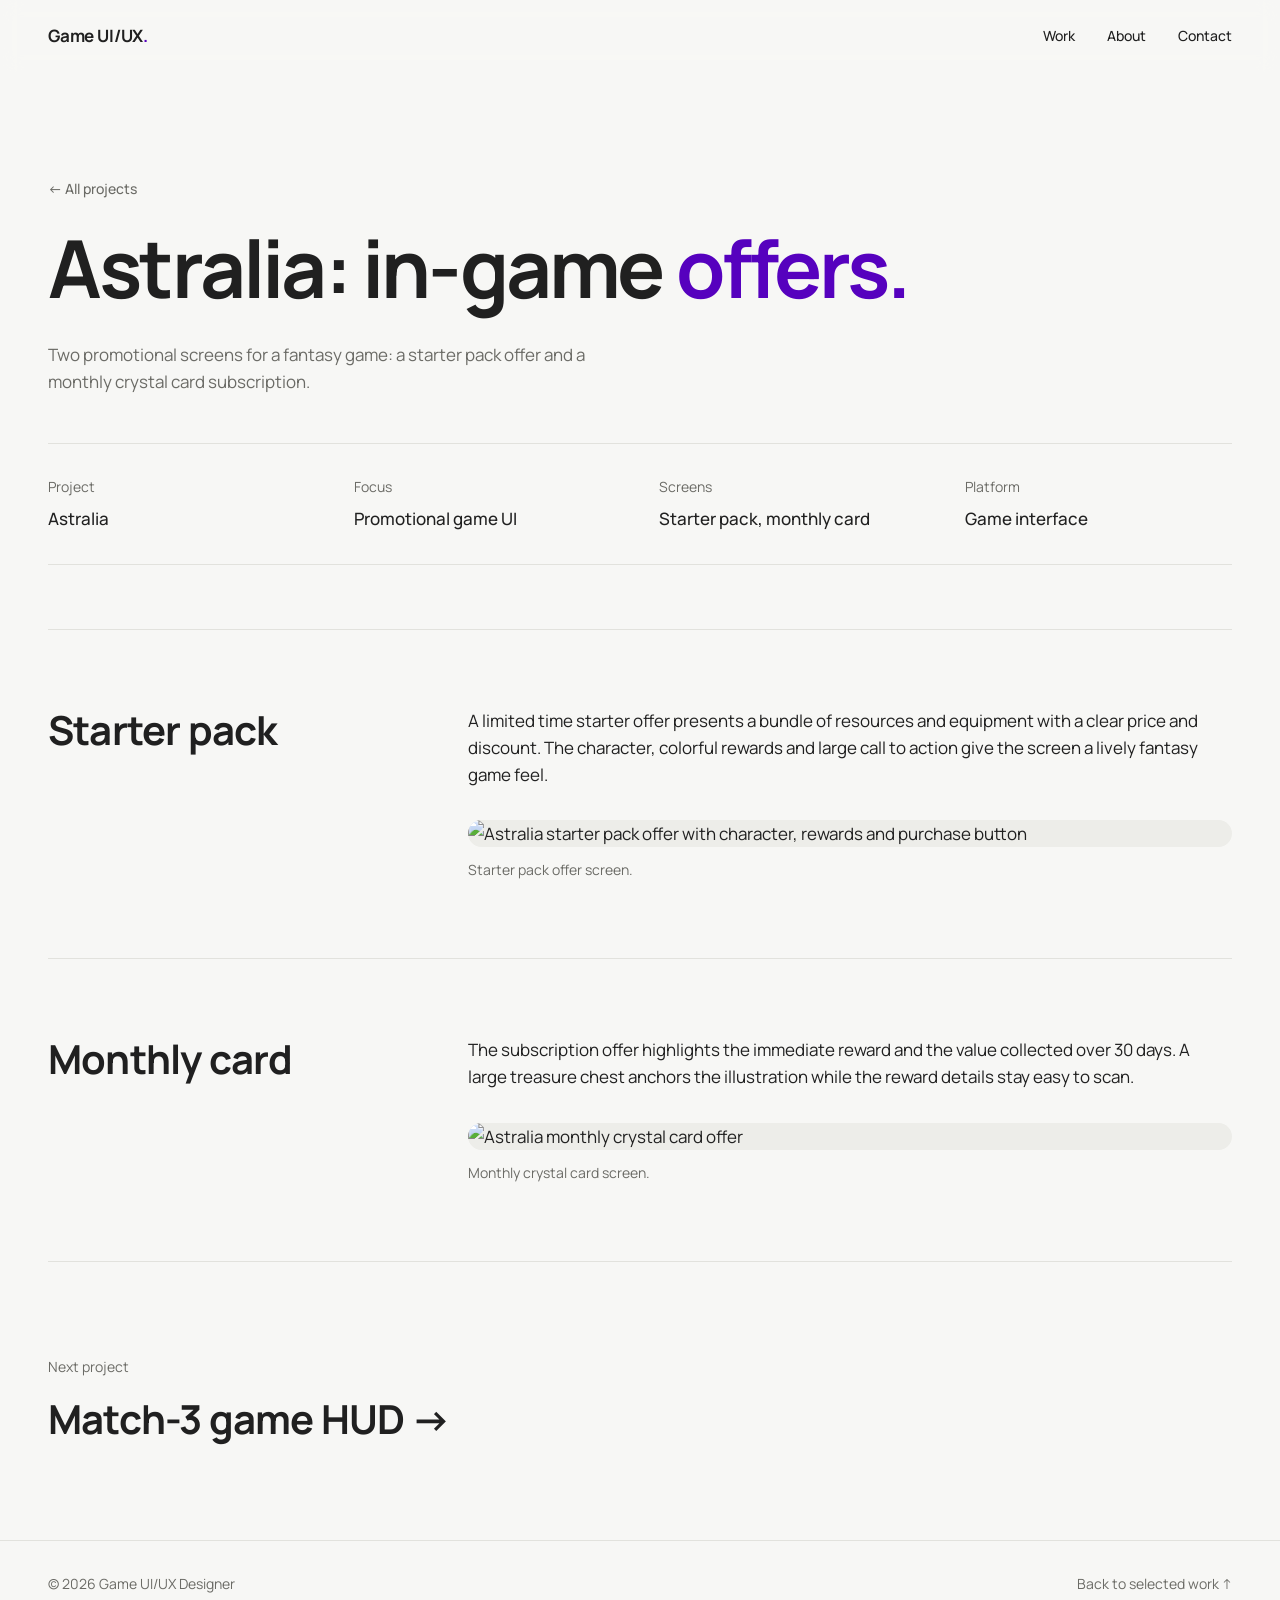
==== projects/astralia-offers.html @ 7f2b5e97 "Add project case pages" ====
<!doctype html>
<html lang="en"><head><meta charset="utf-8"><meta name="viewport" content="width=device-width,initial-scale=1"><meta name="theme-color" content="#f7f7f5"><title>Astralia — In-game Offers · Portfolio</title><link rel="preconnect" href="https://fonts.googleapis.com"><link rel="preconnect" href="https://fonts.gstatic.com" crossorigin><link href="https://fonts.googleapis.com/css2?family=Manrope:wght@400;500;600;700&display=swap" rel="stylesheet"><link rel="stylesheet" href="../style.css"></head>
<body><header class="header"><div class="container header__inner"><a class="logo" href="../">Game UI/UX<span>.</span></a><nav class="nav" aria-label="Main navigation"><a href="../#work">Work</a><a href="../#about">About</a><a class="nav__cta" href="../#contact">Contact</a></nav></div></header>
<main><div class="container"><section class="case-hero"><a class="back" href="../#work">← All projects</a><h1 class="hero__title">Astralia: in-game <em>offers.</em></h1><p class="hero__lead">Two promotional screens for a fantasy game: a starter pack offer and a monthly crystal card subscription.</p><div class="case-meta"><div><p class="fact__label">Project</p><p class="fact__value">Astralia</p></div><div><p class="fact__label">Focus</p><p class="fact__value">Promotional game UI</p></div><div><p class="fact__label">Screens</p><p class="fact__value">Starter pack, monthly card</p></div><div><p class="fact__label">Platform</p><p class="fact__value">Game interface</p></div></div></section>
<section class="case-block"><h2>Starter pack</h2><div><p>A limited time starter offer presents a bundle of resources and equipment with a clear price and discount. The character, colorful rewards and large call to action give the screen a lively fantasy game feel.</p><figure class="figure"><img src="../assets/projects/new-project/Astraliaoffers.png" alt="Astralia starter pack offer with character, rewards and purchase button"><figcaption>Starter pack offer screen.</figcaption></figure></div></section>
<section class="case-block"><h2>Monthly card</h2><div><p>The subscription offer highlights the immediate reward and the value collected over 30 days. A large treasure chest anchors the illustration while the reward details stay easy to scan.</p><figure class="figure"><img src="../assets/projects/new-project/Astraliaoffers2.png" alt="Astralia monthly crystal card offer"><figcaption>Monthly crystal card screen.</figcaption></figure></div></section>
<a class="next" href="match3-hud.html"><span>Next project</span><strong>Match-3 game HUD →</strong></a></div></main><footer class="footer"><div class="container footer__inner"><span>© 2026 Game UI/UX Designer</span><a href="../#work">Back to selected work ↑</a></div></footer></body></html>
---- style.css ----
/* ============================================================
   Portfolio — Game UX/UI Designer
   Шрифт: Manrope · Фон #F7F7F5 · Текст #202020 · Акцент #5601BE
   ============================================================ */

:root {
  /* Цвета */
  --bg: #F7F7F5;
  --text: #202020;
  --muted: #6B6B66;
  --line: #E2E2DD;
  --surface: #EDEDE9;
  --accent: #5601BE;

  /* Типографика (мобильный → десктоп) */
  --fs-hero: clamp(40px, 6.4vw, 80px);      /* 64–80 на десктопе */
  --fs-section: clamp(28px, 3.4vw, 40px);   /* 32–40 */
  --fs-project: clamp(22px, 2.2vw, 28px);   /* 24–28 */
  --fs-body: clamp(17px, 1.3vw, 18px);      /* 17–18 */
  --fs-caption: clamp(14px, 1vw, 15px);     /* 14–15 */

  /* Сетка */
  --max: 1280px;
  --pad: clamp(20px, 4vw, 48px);
  --gap: clamp(24px, 3vw, 40px);
  --radius: 14px;
}

*, *::before, *::after { box-sizing: border-box; }

html { scroll-behavior: smooth; }

body {
  margin: 0;
  background: var(--bg);
  color: var(--text);
  font-family: "Manrope", system-ui, -apple-system, "Segoe UI", sans-serif;
  font-size: var(--fs-body);
  line-height: 1.6;
  -webkit-font-smoothing: antialiased;
}

img { display: block; max-width: 100%; height: auto; }

a { color: inherit; text-decoration: none; }

::selection { background: var(--accent); color: #fff; }

:focus-visible { outline: 2px solid var(--accent); outline-offset: 3px; border-radius: 4px; }

.container { max-width: var(--max); margin: 0 auto; padding: 0 var(--pad); }

.skip {
  position: absolute; left: -9999px; top: 12px;
  background: var(--text); color: var(--bg); padding: 8px 14px; border-radius: 8px;
}
.skip:focus { left: 12px; z-index: 100; }

/* ---------- Header ---------- */
.header {
  position: sticky; top: 0; z-index: 10;
  background: color-mix(in srgb, var(--bg) 88%, transparent);
  backdrop-filter: blur(10px);
  -webkit-backdrop-filter: blur(10px);
}
.header__inner {
  display: flex; align-items: center; justify-content: space-between;
  height: 72px;
}
.logo { font-weight: 700; letter-spacing: -0.01em; }
.logo span { color: var(--accent); }
.nav { display: flex; gap: clamp(16px, 3vw, 32px); font-size: var(--fs-caption); font-weight: 500; }
.nav a { position: relative; padding: 4px 0; }
.nav a::after {
  content: ""; position: absolute; left: 0; bottom: 0; height: 1.5px; width: 100%;
  background: var(--accent); transform: scaleX(0); transform-origin: left;
  transition: transform .25s ease;
}
.nav a:hover::after { transform: scaleX(1); }

/* ---------- Hero ---------- */
.hero { padding: clamp(64px, 12vw, 160px) 0 clamp(56px, 8vw, 112px); }
.eyebrow {
  display: inline-flex; align-items: center; gap: 10px;
  font-size: var(--fs-caption); font-weight: 500; color: var(--muted);
  margin: 0 0 24px;
}
.dot { width: 8px; height: 8px; border-radius: 50%; background: var(--accent); }
.hero__title {
  font-size: var(--fs-hero);
  line-height: 1.04;
  letter-spacing: -0.035em;
  font-weight: 700;
  margin: 0;
  max-width: 15ch;
}
.hero__title em { font-style: normal; color: var(--accent); }
.hero__lead { max-width: 56ch; color: var(--muted); margin: 32px 0 0; }
.hero__actions { display: flex; flex-wrap: wrap; gap: 12px; margin-top: 40px; }

.btn {
  display: inline-flex; align-items: center; gap: 8px;
  height: 48px; padding: 0 22px; border-radius: 999px;
  font-size: var(--fs-caption); font-weight: 600;
  border: 1.5px solid var(--text);
  transition: background .2s, color .2s, border-color .2s;
}
.btn--primary { background: var(--accent); border-color: var(--accent); color: #fff; }
.btn--primary:hover { background: var(--text); border-color: var(--text); }
.btn--ghost:hover { background: var(--text); color: var(--bg); }

/* ---------- Sections ---------- */
.section { padding: clamp(64px, 9vw, 128px) 0; border-top: 1px solid var(--line); }
.section__head {
  display: flex; align-items: baseline; justify-content: space-between; gap: 24px;
  margin-bottom: clamp(32px, 5vw, 64px);
}
.section__title {
  font-size: var(--fs-section);
  line-height: 1.15; letter-spacing: -0.02em; font-weight: 700; margin: 0;
}
.section__count { font-size: var(--fs-caption); color: var(--muted); }

/* ---------- Projects ---------- */
.projects {
  display: grid;
  grid-template-columns: repeat(2, 1fr);
  gap: clamp(48px, 6vw, 80px) var(--gap);
}
.project { display: block; }
.project__media {
  overflow: hidden; border-radius: var(--radius); background: var(--surface);
  aspect-ratio: 16 / 10;
}
.project__media img {
  width: 100%; height: 100%; object-fit: cover;
  transition: transform .6s cubic-bezier(.2, .7, .2, 1);
}
.project:hover .project__media img { transform: scale(1.03); }
.project__body { margin-top: 20px; }
.project__title {
  font-size: var(--fs-project); line-height: 1.25; letter-spacing: -0.015em;
  font-weight: 600; margin: 0 0 8px;
}
.project__title .arrow { display: inline-block; margin-left: 6px; color: var(--accent); transition: transform .25s; }
.project:hover .project__title .arrow { transform: translateX(4px); }
.project__desc { color: var(--muted); margin: 0 0 14px; max-width: 48ch; }
.tags { display: flex; flex-wrap: wrap; gap: 8px; padding: 0; margin: 0; list-style: none; }
.tags li {
  font-size: var(--fs-caption); font-weight: 500;
  padding: 4px 12px; border: 1px solid var(--line); border-radius: 999px;
}

/* ---------- About ---------- */
.about { display: grid; grid-template-columns: 1fr 1.4fr; gap: var(--gap); }
.about p { margin: 0 0 20px; }
.facts { display: grid; grid-template-columns: repeat(2, 1fr); gap: 32px var(--gap); margin-top: 40px; }
.fact__label { font-size: var(--fs-caption); color: var(--muted); margin: 0 0 6px; }
.fact__value { margin: 0; font-weight: 500; }

/* ---------- Contact / Footer ---------- */
.contact__mail {
  display: inline-block;
  font-size: var(--fs-section); font-weight: 700; letter-spacing: -0.02em;
  color: var(--accent); border-bottom: 2px solid currentColor; line-height: 1.2;
  word-break: break-word;
}
.contact__mail:hover { color: var(--text); }
.links { display: flex; flex-wrap: wrap; gap: 24px; margin-top: 32px; font-weight: 500; }
.links a:hover { color: var(--accent); }

.footer {
  padding: 32px 0; border-top: 1px solid var(--line);
  font-size: var(--fs-caption); color: var(--muted);
}
.footer__inner { display: flex; justify-content: space-between; flex-wrap: wrap; gap: 12px; }

/* ---------- Case study page ---------- */
.back { display: inline-flex; gap: 8px; font-size: var(--fs-caption); font-weight: 500; color: var(--muted); }
.back:hover { color: var(--accent); }
.case-hero { padding: clamp(48px, 8vw, 112px) 0 clamp(40px, 5vw, 64px); }
.case-hero .hero__title { max-width: 20ch; margin-top: 24px; }
.case-meta {
  display: grid; grid-template-columns: repeat(4, 1fr); gap: var(--gap);
  padding: 32px 0; border-top: 1px solid var(--line); border-bottom: 1px solid var(--line);
  margin-top: 48px;
}
.case-cover { border-radius: var(--radius); overflow: hidden; margin: 0 0 clamp(40px, 6vw, 80px); }
.case-block {
  display: grid; grid-template-columns: 1fr 2fr; gap: var(--gap);
  padding: clamp(40px, 6vw, 80px) 0; border-top: 1px solid var(--line);
}
.case-block h2 { font-size: var(--fs-section); line-height: 1.15; letter-spacing: -0.02em; margin: 0; }
.case-block p { margin: 0 0 20px; }
.case-block ul { margin: 0 0 20px; padding-left: 1.2em; }
.case-block li { margin-bottom: 8px; }
.figure { margin: 32px 0 0; }
.figure img { border-radius: var(--radius); background: var(--surface); }
.figure figcaption { font-size: var(--fs-caption); color: var(--muted); margin-top: 12px; }
.callout {
  border-left: 3px solid var(--accent); padding: 4px 0 4px 20px;
  font-size: var(--fs-project); font-weight: 600; line-height: 1.35; letter-spacing: -0.01em;
}
.next { display: block; padding: clamp(48px, 7vw, 96px) 0; border-top: 1px solid var(--line); }
.next span { font-size: var(--fs-caption); color: var(--muted); }
.next strong { display: block; font-size: var(--fs-section); letter-spacing: -0.02em; margin-top: 8px; }
.next:hover strong { color: var(--accent); }

/* ---------- Адаптив ---------- */
@media (max-width: 900px) {
  .projects { grid-template-columns: 1fr; }
  .about, .case-block { grid-template-columns: 1fr; }
  .case-meta { grid-template-columns: repeat(2, 1fr); }
}
@media (max-width: 520px) {
  .nav a:not(.nav__cta) { display: none; }
  .facts { grid-template-columns: 1fr; }
}

@media (prefers-reduced-motion: reduce) {
  * { transition: none !important; scroll-behavior: auto !important; }
}
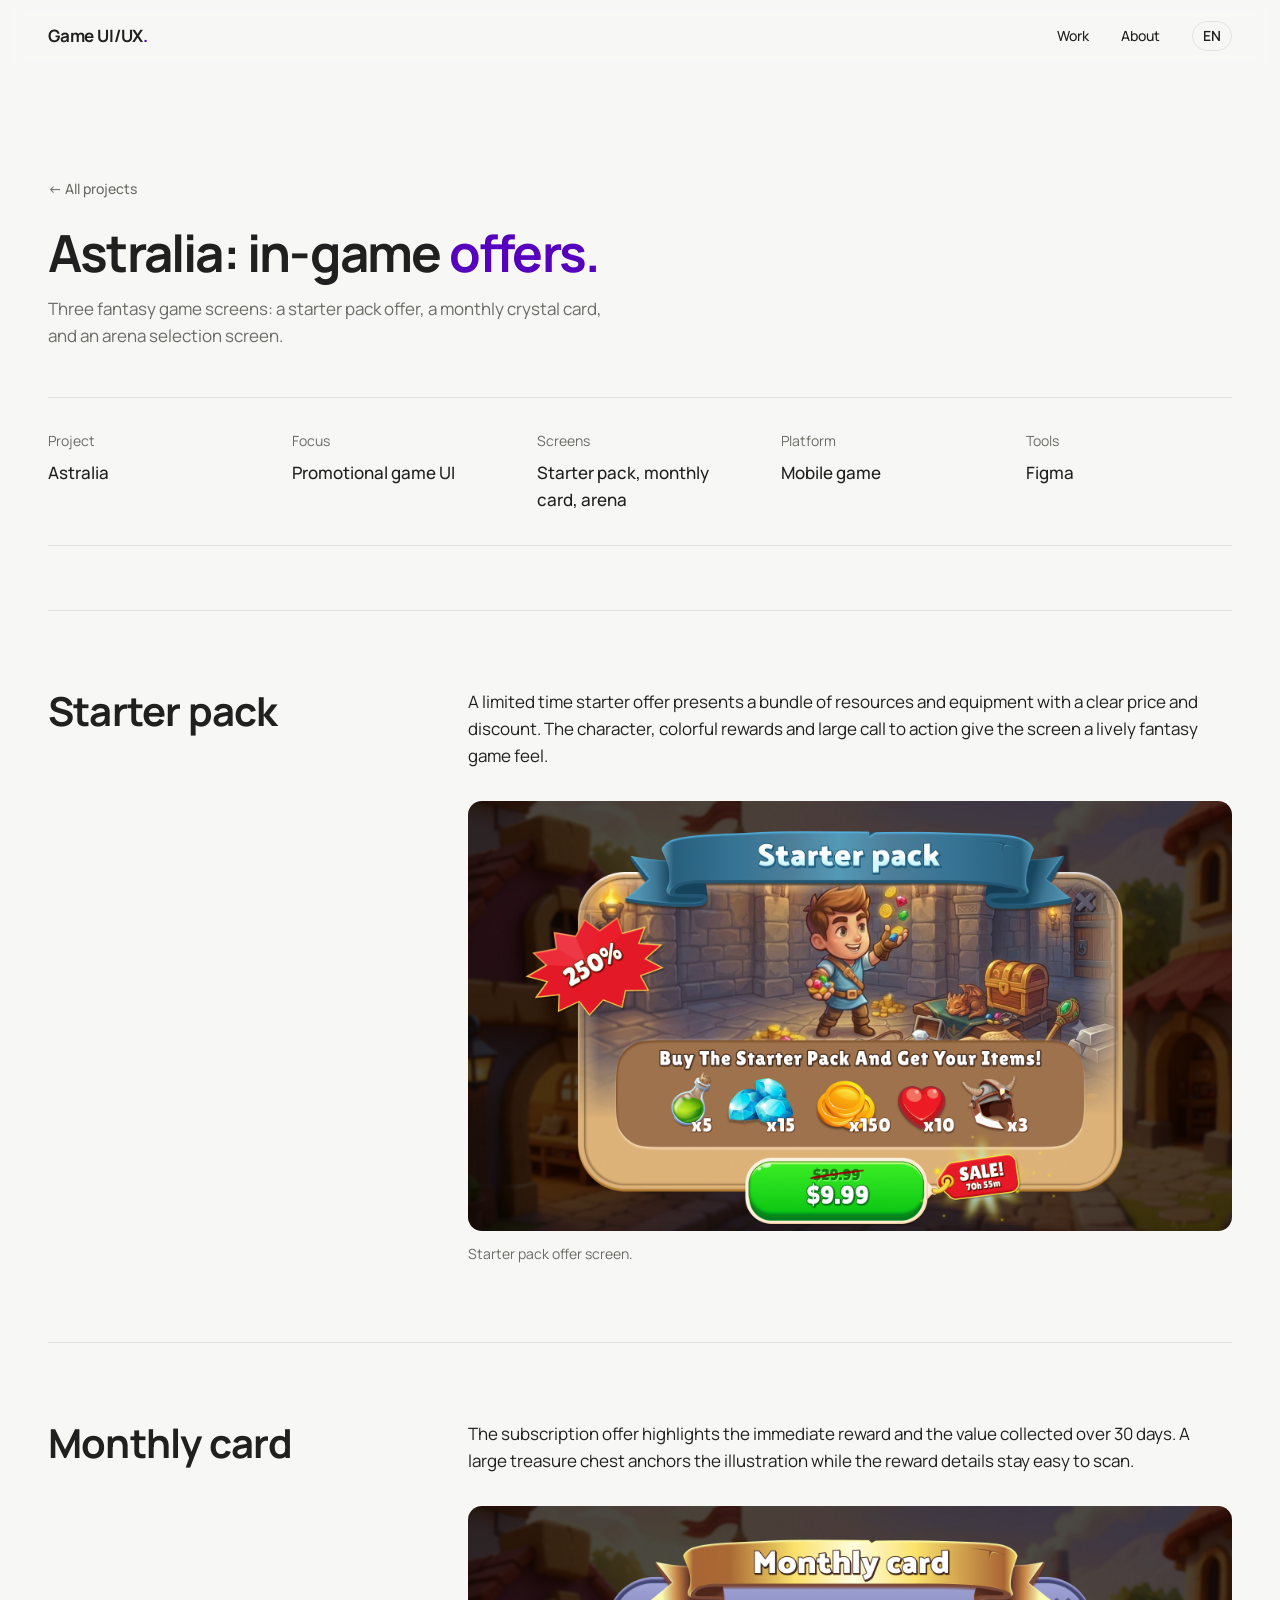
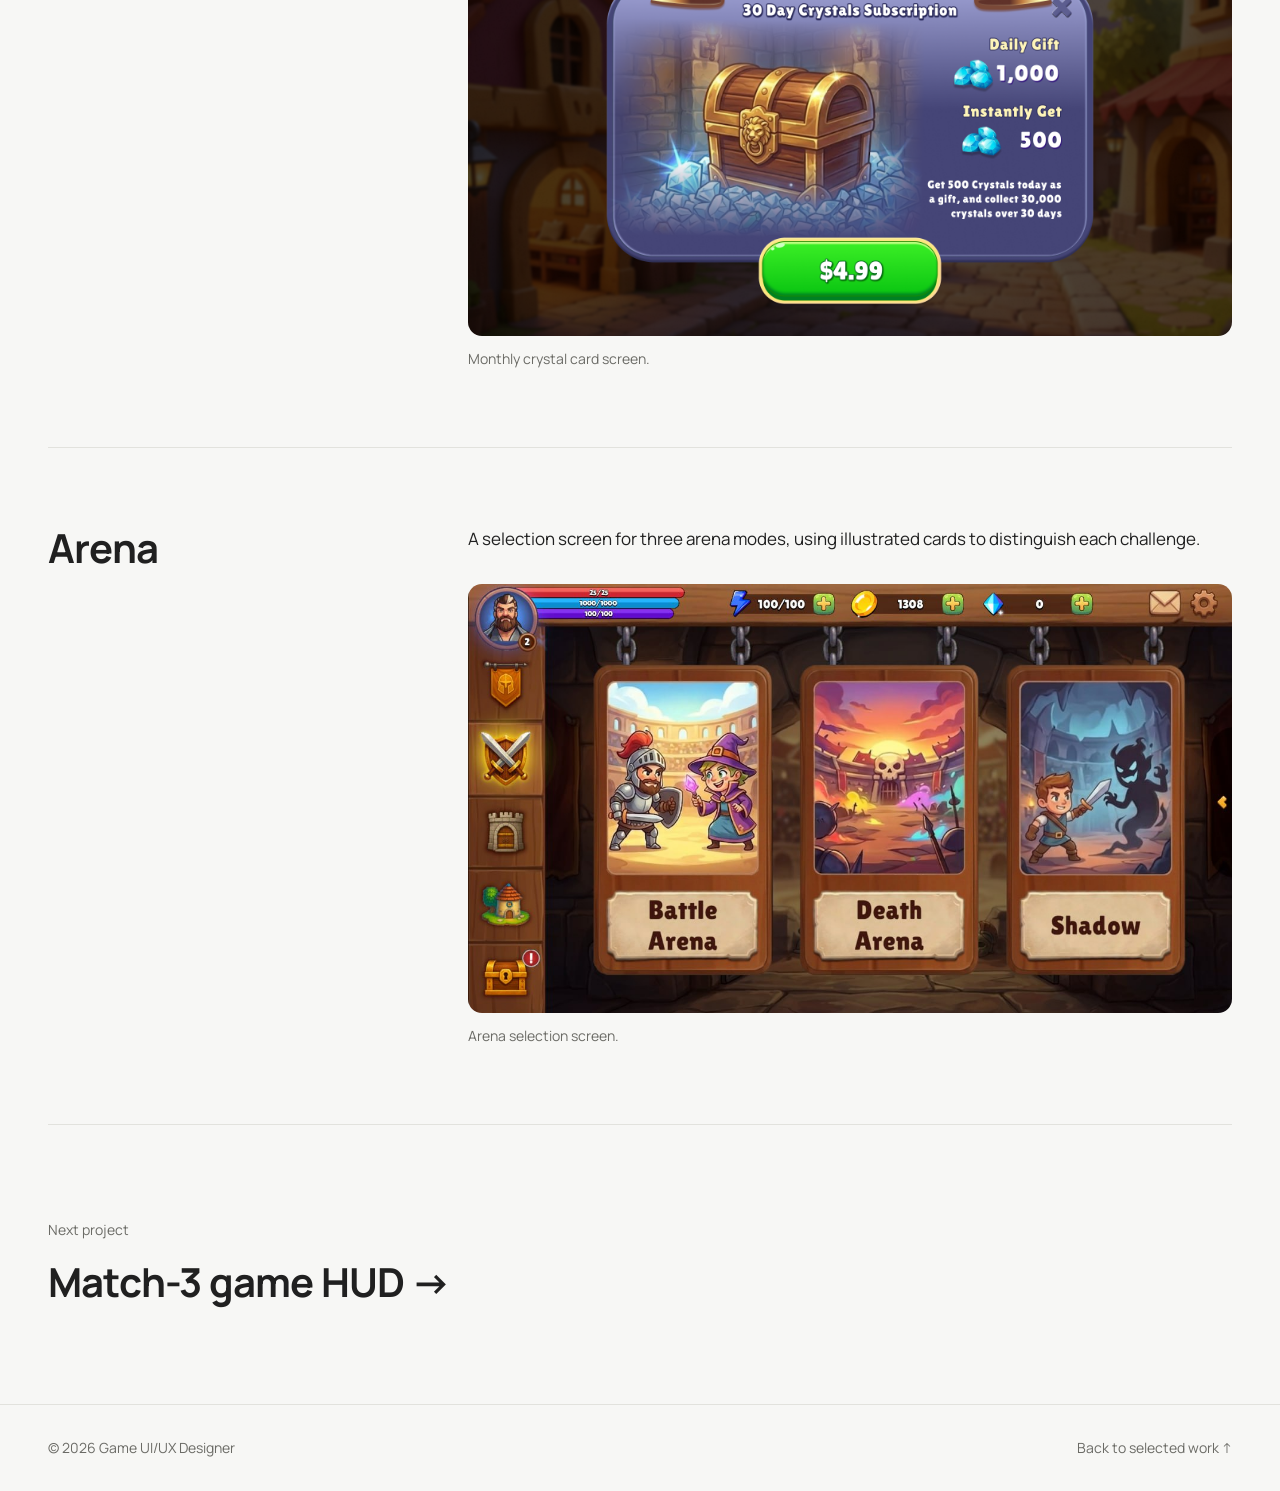
==== commit cb089fba: "Update portfolio projects and translations" ====
--- a/projects/astralia-offers.html
+++ b/projects/astralia-offers.html
@@ -1,7 +1,8 @@
 <!doctype html>
 <html lang="en"><head><meta charset="utf-8"><meta name="viewport" content="width=device-width,initial-scale=1"><meta name="theme-color" content="#f7f7f5"><title>Astralia — In-game Offers · Portfolio</title><link rel="preconnect" href="https://fonts.googleapis.com"><link rel="preconnect" href="https://fonts.gstatic.com" crossorigin><link href="https://fonts.googleapis.com/css2?family=Manrope:wght@400;500;600;700&display=swap" rel="stylesheet"><link rel="stylesheet" href="../style.css"></head>
-<body><header class="header"><div class="container header__inner"><a class="logo" href="../">Game UI/UX<span>.</span></a><nav class="nav" aria-label="Main navigation"><a href="../#work">Work</a><a href="../#about">About</a><a class="nav__cta" href="../#contact">Contact</a></nav></div></header>
-<main><div class="container"><section class="case-hero"><a class="back" href="../#work">← All projects</a><h1 class="hero__title">Astralia: in-game <em>offers.</em></h1><p class="hero__lead">Two promotional screens for a fantasy game: a starter pack offer and a monthly crystal card subscription.</p><div class="case-meta"><div><p class="fact__label">Project</p><p class="fact__value">Astralia</p></div><div><p class="fact__label">Focus</p><p class="fact__value">Promotional game UI</p></div><div><p class="fact__label">Screens</p><p class="fact__value">Starter pack, monthly card</p></div><div><p class="fact__label">Platform</p><p class="fact__value">Game interface</p></div></div></section>
+<body><header class="header"><div class="container header__inner"><a class="logo" href="../">Game UI/UX<span>.</span></a><nav class="nav" aria-label="Main navigation"><a href="../#work">Work</a><a href="../#about">About</a><button class="language-toggle" type="button" aria-label="Переключить язык на русский">RU</button></nav></div></header>
+<main><div class="container"><section class="case-hero"><a class="back" href="../#work">← All projects</a><h1 class="hero__title">Astralia: in-game <em>offers.</em></h1><p class="hero__lead">Three fantasy game screens: a starter pack offer, a monthly crystal card, and an arena selection screen.</p><div class="case-meta astralia-meta"><div><p class="fact__label">Project</p><p class="fact__value">Astralia</p></div><div><p class="fact__label">Focus</p><p class="fact__value">Promotional game UI</p></div><div><p class="fact__label">Screens</p><p class="fact__value">Starter pack, monthly card, arena</p></div><div><p class="fact__label">Platform</p><p class="fact__value">Mobile game</p></div><div><p class="fact__label">Tools</p><p class="fact__value">Figma</p></div></div></section>
 <section class="case-block"><h2>Starter pack</h2><div><p>A limited time starter offer presents a bundle of resources and equipment with a clear price and discount. The character, colorful rewards and large call to action give the screen a lively fantasy game feel.</p><figure class="figure"><img src="../assets/projects/new-project/Astraliaoffers.png" alt="Astralia starter pack offer with character, rewards and purchase button"><figcaption>Starter pack offer screen.</figcaption></figure></div></section>
 <section class="case-block"><h2>Monthly card</h2><div><p>The subscription offer highlights the immediate reward and the value collected over 30 days. A large treasure chest anchors the illustration while the reward details stay easy to scan.</p><figure class="figure"><img src="../assets/projects/new-project/Astraliaoffers2.png" alt="Astralia monthly crystal card offer"><figcaption>Monthly crystal card screen.</figcaption></figure></div></section>
-<a class="next" href="match3-hud.html"><span>Next project</span><strong>Match-3 game HUD →</strong></a></div></main><footer class="footer"><div class="container footer__inner"><span>© 2026 Game UI/UX Designer</span><a href="../#work">Back to selected work ↑</a></div></footer></body></html>
+<section class="case-block"><h2>Arena</h2><div><p>A selection screen for three arena modes, using illustrated cards to distinguish each challenge.</p><figure class="figure"><img src="../assets/projects/new-project/AstraliaArena.jpeg" alt="Astralia arena selection screen with Battle Arena, Death Arena and Shadow modes" loading="lazy"><figcaption>Arena selection screen.</figcaption></figure></div></section>
+<a class="next" href="match3-hud.html"><span>Next project</span><strong>Match-3 game HUD →</strong></a></div></main><footer class="footer"><div class="container footer__inner"><span>© 2026 Game UI/UX Designer</span><a href="../#work">Back to selected work ↑</a></div></footer><script src="../i18n.js"></script></body></html>
--- a/style.css
+++ b/style.css
@@ -13,7 +13,7 @@
   --accent: #5601BE;
 
   /* Типографика (мобильный → десктоп) */
-  --fs-hero: clamp(40px, 6.4vw, 80px);      /* 64–80 на десктопе */
+  --fs-hero: clamp(34px, 4vw, 52px);
   --fs-section: clamp(28px, 3.4vw, 40px);   /* 32–40 */
   --fs-project: clamp(22px, 2.2vw, 28px);   /* 24–28 */
   --fs-body: clamp(17px, 1.3vw, 18px);      /* 17–18 */
@@ -79,11 +79,11 @@
 .nav a:hover::after { transform: scaleX(1); }
 
 /* ---------- Hero ---------- */
-.hero { padding: clamp(64px, 12vw, 160px) 0 clamp(56px, 8vw, 112px); }
+.hero { padding: clamp(28px, 4vw, 48px) 0 clamp(32px, 4vw, 52px); }
 .eyebrow {
   display: inline-flex; align-items: center; gap: 10px;
   font-size: var(--fs-caption); font-weight: 500; color: var(--muted);
-  margin: 0 0 24px;
+  margin: 0 0 12px;
 }
 .dot { width: 8px; height: 8px; border-radius: 50%; background: var(--accent); }
 .hero__title {
@@ -92,11 +92,11 @@
   letter-spacing: -0.035em;
   font-weight: 700;
   margin: 0;
-  max-width: 15ch;
+  max-width: 24ch;
 }
 .hero__title em { font-style: normal; color: var(--accent); }
-.hero__lead { max-width: 56ch; color: var(--muted); margin: 32px 0 0; }
-.hero__actions { display: flex; flex-wrap: wrap; gap: 12px; margin-top: 40px; }
+.hero__lead { max-width: 56ch; color: var(--muted); margin: 16px 0 0; }
+.hero__actions { display: flex; flex-wrap: wrap; gap: 12px; margin-top: 20px; }
 
 .btn {
   display: inline-flex; align-items: center; gap: 8px;
@@ -110,7 +110,7 @@
 .btn--ghost:hover { background: var(--text); color: var(--bg); }
 
 /* ---------- Sections ---------- */
-.section { padding: clamp(64px, 9vw, 128px) 0; border-top: 1px solid var(--line); }
+.section { padding: clamp(36px, 5vw, 64px) 0; border-top: 1px solid var(--line); }
 .section__head {
   display: flex; align-items: baseline; justify-content: space-between; gap: 24px;
   margin-bottom: clamp(32px, 5vw, 64px);
@@ -145,6 +145,9 @@
 .project__title .arrow { display: inline-block; margin-left: 6px; color: var(--accent); transition: transform .25s; }
 .project:hover .project__title .arrow { transform: translateX(4px); }
 .project__desc { color: var(--muted); margin: 0 0 14px; max-width: 48ch; }
+@media (min-width: 901px) {
+  .project__desc { min-height: 4.8em; }
+}
 .tags { display: flex; flex-wrap: wrap; gap: 8px; padding: 0; margin: 0; list-style: none; }
 .tags li {
   font-size: var(--fs-caption); font-weight: 500;
@@ -154,7 +157,13 @@
 /* ---------- About ---------- */
 .about { display: grid; grid-template-columns: 1fr 1.4fr; gap: var(--gap); }
 .about p { margin: 0 0 20px; }
-.facts { display: grid; grid-template-columns: repeat(2, 1fr); gap: 32px var(--gap); margin-top: 40px; }
+.experience { display: grid; grid-template-columns: 1fr 2fr; gap: var(--gap); }
+.experience__meta h3 { font-size: var(--fs-project); line-height: 1.25; margin: 0 0 4px; }
+.experience__meta p { margin: 0; font-weight: 500; }
+.experience__meta time { display: block; color: var(--muted); font-size: var(--fs-caption); margin-top: 8px; }
+.experience__list { margin: 0; padding-left: 1.2em; }
+.experience__list li { padding-left: 6px; margin-bottom: 12px; }
+.skills-grid { display: grid; grid-template-columns: repeat(2, minmax(0, 1fr)); gap: 24px var(--gap); margin-top: 32px; }
 .fact__label { font-size: var(--fs-caption); color: var(--muted); margin: 0 0 6px; }
 .fact__value { margin: 0; font-weight: 500; }
 
@@ -185,6 +194,7 @@
   padding: 32px 0; border-top: 1px solid var(--line); border-bottom: 1px solid var(--line);
   margin-top: 48px;
 }
+.astralia-meta, .course-meta, .bubble-meta { grid-template-columns: repeat(5, minmax(0, 1fr)); }
 .case-cover { border-radius: var(--radius); overflow: hidden; margin: 0 0 clamp(40px, 6vw, 80px); }
 .case-block {
   display: grid; grid-template-columns: 1fr 2fr; gap: var(--gap);
@@ -209,14 +219,41 @@
 /* ---------- Адаптив ---------- */
 @media (max-width: 900px) {
   .projects { grid-template-columns: 1fr; }
-  .about, .case-block { grid-template-columns: 1fr; }
+  .about, .experience, .case-block { grid-template-columns: 1fr; }
   .case-meta { grid-template-columns: repeat(2, 1fr); }
 }
 @media (max-width: 520px) {
   .nav a:not(.nav__cta) { display: none; }
-  .facts { grid-template-columns: 1fr; }
+  .skills-grid { grid-template-columns: 1fr; }
 }
 
 @media (prefers-reduced-motion: reduce) {
   * { transition: none !important; scroll-behavior: auto !important; }
 }
+
+.language-toggle {
+  appearance: none; border: 1px solid var(--line); border-radius: 999px;
+  background: transparent; color: var(--text); font: inherit; font-weight: 600;
+  padding: 4px 10px; cursor: pointer; line-height: 1.4;
+}
+.language-toggle:hover { color: var(--accent); border-color: var(--accent); }
+
+.bubble-screen img { width: min(100%, 520px); margin-inline: auto; }
+.training-cover img { object-fit: cover; object-position: center; }
+.case-block strong { color: var(--accent); font-weight: 700; }
+.match3-artwork { width: 75%; margin-inline: auto; }
+@media (max-width: 520px) {
+  .match3-artwork { width: 90%; }
+}
+
+.bubble-gallery {
+  display: grid;
+  grid-template-columns: repeat(2, minmax(0, 1fr));
+  gap: var(--gap);
+  margin-top: 32px;
+}
+.bubble-gallery .figure { margin: 0; }
+.bubble-gallery .bubble-screen img { width: 100%; max-width: 520px; margin-inline: auto; }
+@media (max-width: 520px) {
+  .bubble-gallery { grid-template-columns: 1fr; }
+}
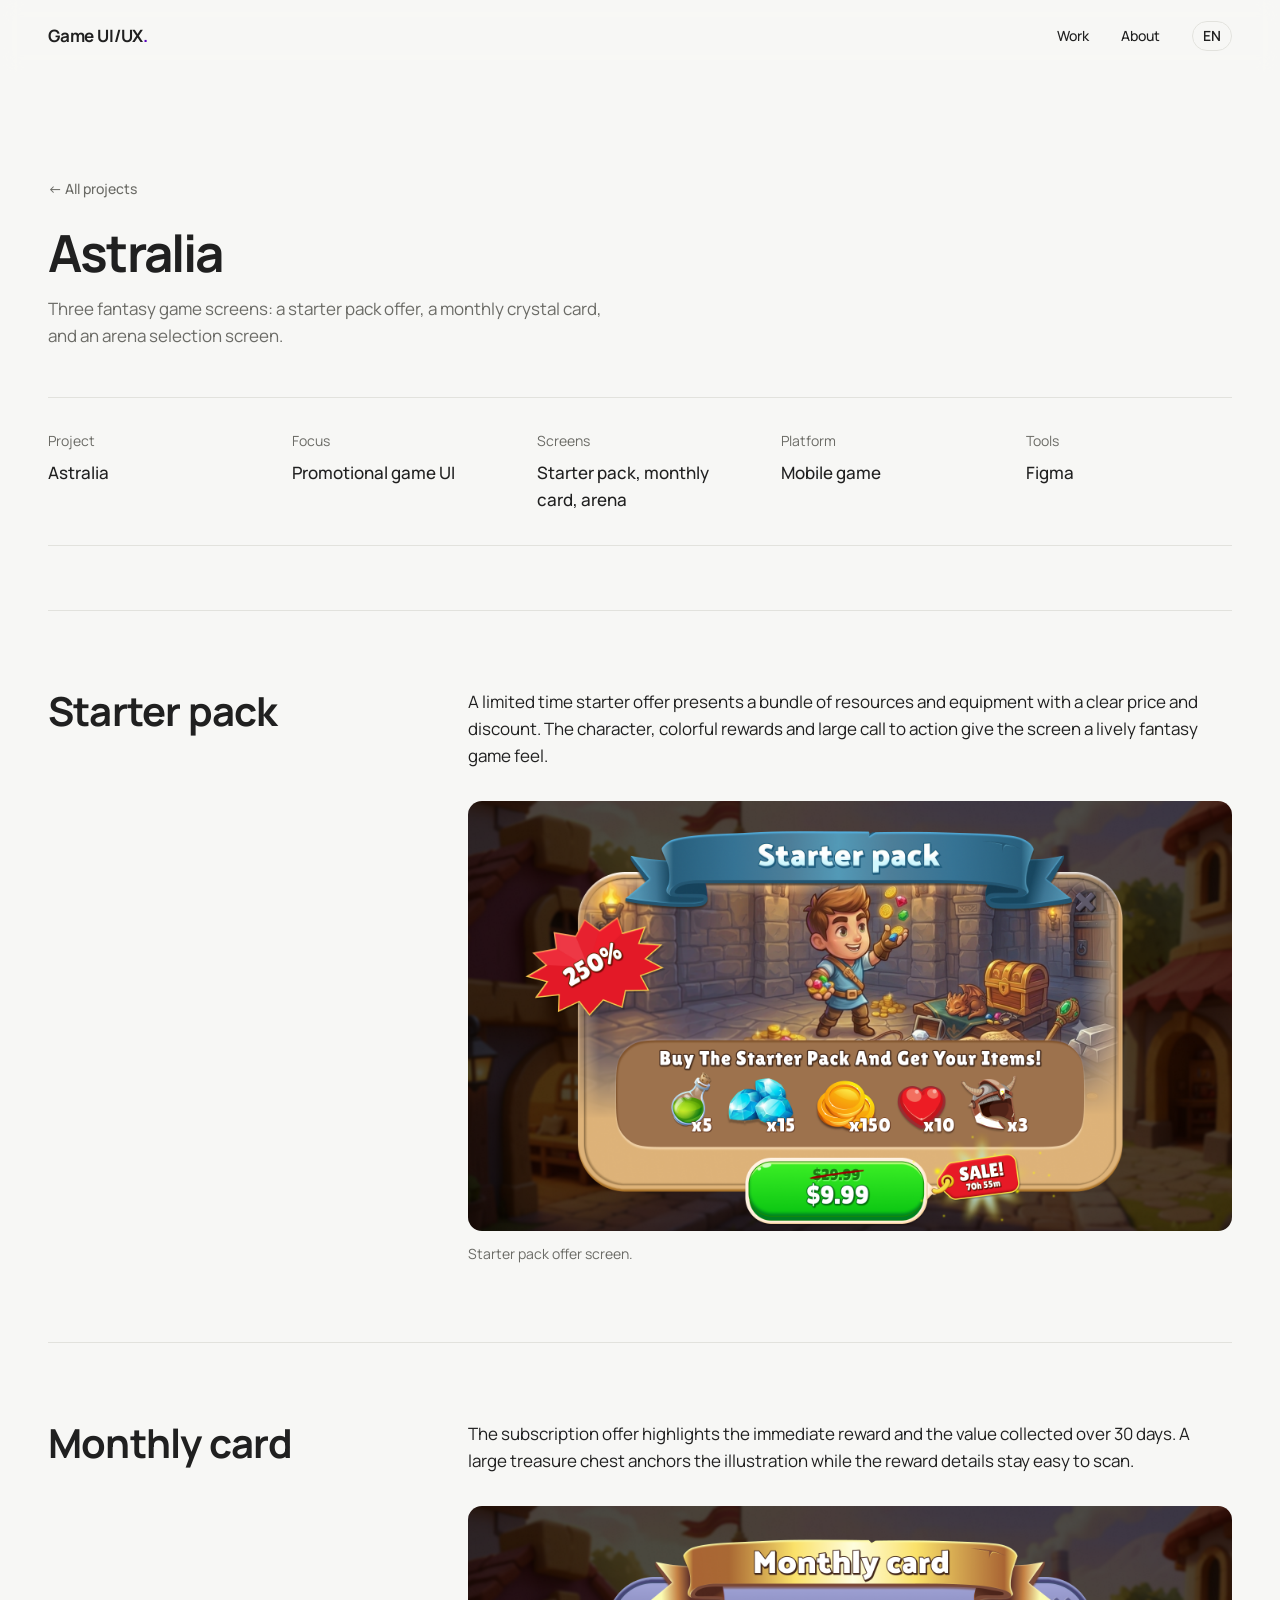
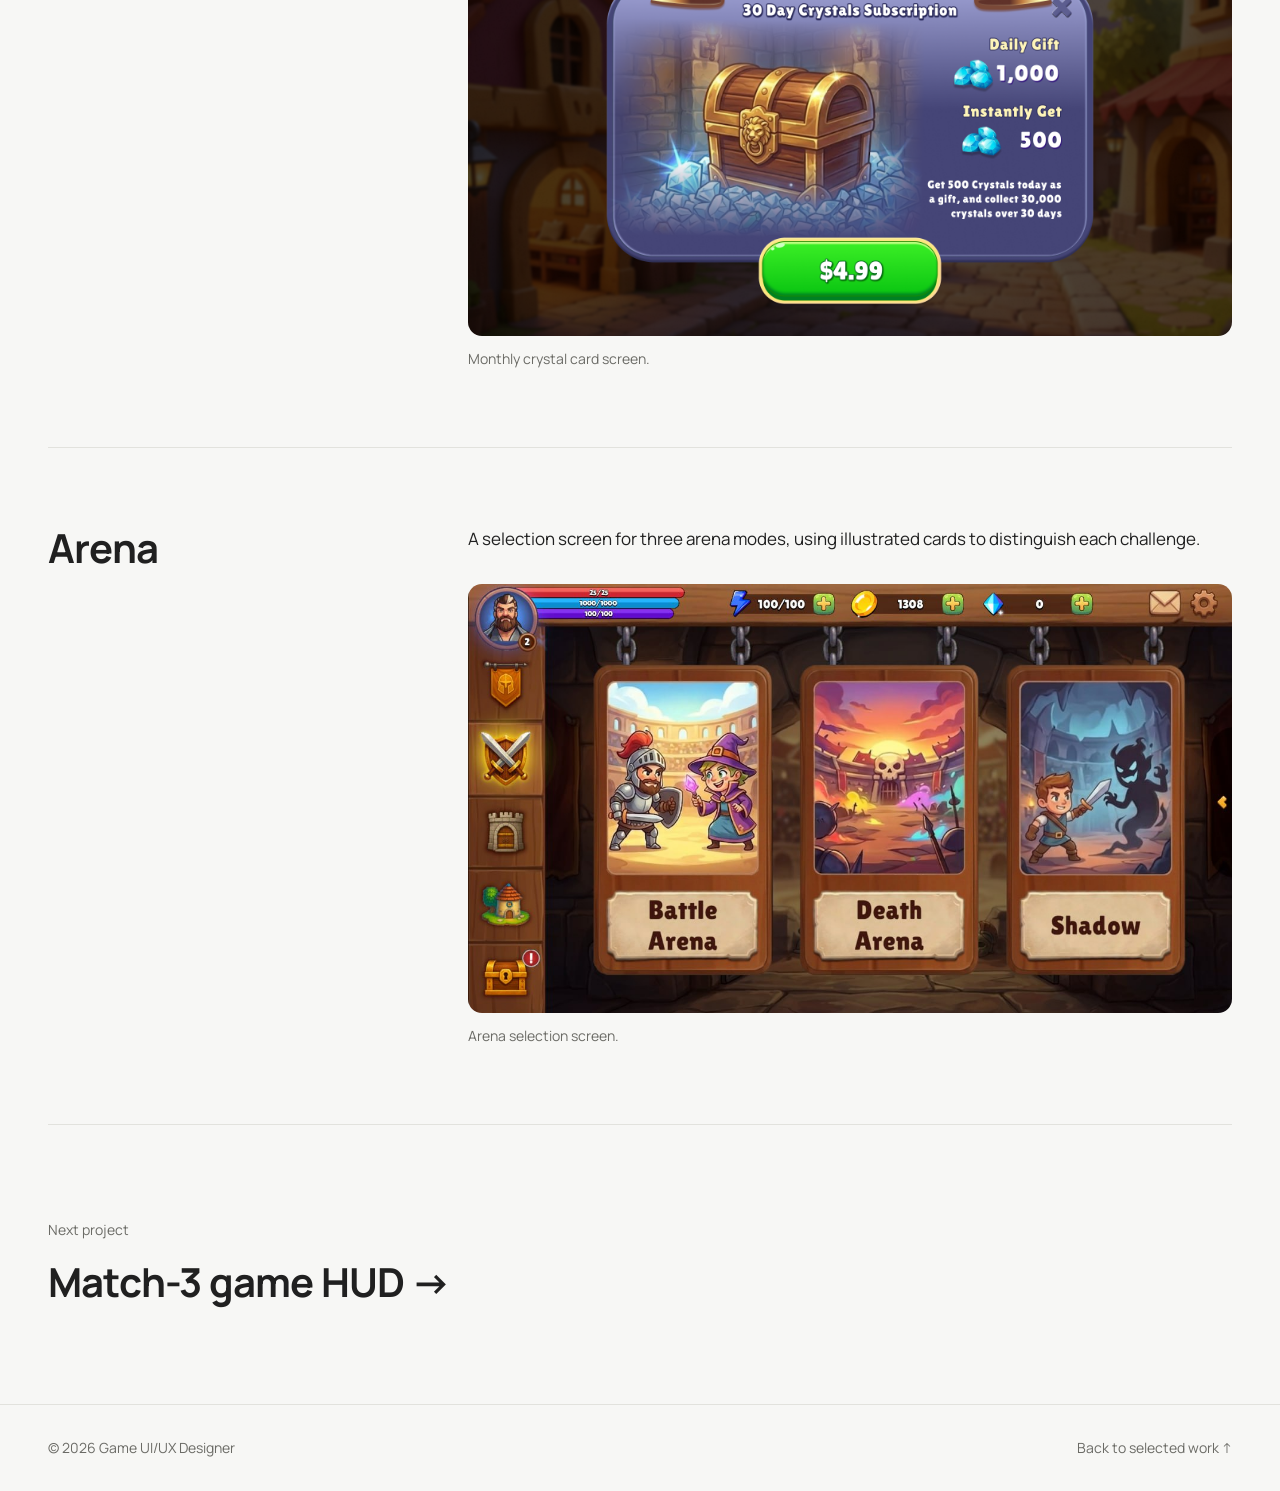
==== commit b46e90f2: "Shorten Astralia project title" ====
--- a/projects/astralia-offers.html
+++ b/projects/astralia-offers.html
@@ -1,7 +1,7 @@
 <!doctype html>
-<html lang="en"><head><meta charset="utf-8"><meta name="viewport" content="width=device-width,initial-scale=1"><meta name="theme-color" content="#f7f7f5"><title>Astralia — In-game Offers · Portfolio</title><link rel="preconnect" href="https://fonts.googleapis.com"><link rel="preconnect" href="https://fonts.gstatic.com" crossorigin><link href="https://fonts.googleapis.com/css2?family=Manrope:wght@400;500;600;700&display=swap" rel="stylesheet"><link rel="stylesheet" href="../style.css"></head>
+<html lang="en"><head><meta charset="utf-8"><meta name="viewport" content="width=device-width,initial-scale=1"><meta name="theme-color" content="#f7f7f5"><title>Astralia · Portfolio</title><link rel="preconnect" href="https://fonts.googleapis.com"><link rel="preconnect" href="https://fonts.gstatic.com" crossorigin><link href="https://fonts.googleapis.com/css2?family=Manrope:wght@400;500;600;700&display=swap" rel="stylesheet"><link rel="stylesheet" href="../style.css"></head>
 <body><header class="header"><div class="container header__inner"><a class="logo" href="../">Game UI/UX<span>.</span></a><nav class="nav" aria-label="Main navigation"><a href="../#work">Work</a><a href="../#about">About</a><button class="language-toggle" type="button" aria-label="Переключить язык на русский">RU</button></nav></div></header>
-<main><div class="container"><section class="case-hero"><a class="back" href="../#work">← All projects</a><h1 class="hero__title">Astralia: in-game <em>offers.</em></h1><p class="hero__lead">Three fantasy game screens: a starter pack offer, a monthly crystal card, and an arena selection screen.</p><div class="case-meta astralia-meta"><div><p class="fact__label">Project</p><p class="fact__value">Astralia</p></div><div><p class="fact__label">Focus</p><p class="fact__value">Promotional game UI</p></div><div><p class="fact__label">Screens</p><p class="fact__value">Starter pack, monthly card, arena</p></div><div><p class="fact__label">Platform</p><p class="fact__value">Mobile game</p></div><div><p class="fact__label">Tools</p><p class="fact__value">Figma</p></div></div></section>
+<main><div class="container"><section class="case-hero"><a class="back" href="../#work">← All projects</a><h1 class="hero__title">Astralia</h1><p class="hero__lead">Three fantasy game screens: a starter pack offer, a monthly crystal card, and an arena selection screen.</p><div class="case-meta astralia-meta"><div><p class="fact__label">Project</p><p class="fact__value">Astralia</p></div><div><p class="fact__label">Focus</p><p class="fact__value">Promotional game UI</p></div><div><p class="fact__label">Screens</p><p class="fact__value">Starter pack, monthly card, arena</p></div><div><p class="fact__label">Platform</p><p class="fact__value">Mobile game</p></div><div><p class="fact__label">Tools</p><p class="fact__value">Figma</p></div></div></section>
 <section class="case-block"><h2>Starter pack</h2><div><p>A limited time starter offer presents a bundle of resources and equipment with a clear price and discount. The character, colorful rewards and large call to action give the screen a lively fantasy game feel.</p><figure class="figure"><img src="../assets/projects/new-project/Astraliaoffers.png" alt="Astralia starter pack offer with character, rewards and purchase button"><figcaption>Starter pack offer screen.</figcaption></figure></div></section>
 <section class="case-block"><h2>Monthly card</h2><div><p>The subscription offer highlights the immediate reward and the value collected over 30 days. A large treasure chest anchors the illustration while the reward details stay easy to scan.</p><figure class="figure"><img src="../assets/projects/new-project/Astraliaoffers2.png" alt="Astralia monthly crystal card offer"><figcaption>Monthly crystal card screen.</figcaption></figure></div></section>
 <section class="case-block"><h2>Arena</h2><div><p>A selection screen for three arena modes, using illustrated cards to distinguish each challenge.</p><figure class="figure"><img src="../assets/projects/new-project/AstraliaArena.jpeg" alt="Astralia arena selection screen with Battle Arena, Death Arena and Shadow modes" loading="lazy"><figcaption>Arena selection screen.</figcaption></figure></div></section>
--- a/style.css
+++ b/style.css
@@ -155,9 +155,11 @@
 }
 
 /* ---------- About ---------- */
-.about { display: grid; grid-template-columns: 1fr 1.4fr; gap: var(--gap); }
+.about { display: grid; grid-template-columns: 1fr 2fr; gap: var(--gap); }
 .about p { margin: 0 0 20px; }
 .experience { display: grid; grid-template-columns: 1fr 2fr; gap: var(--gap); }
+.courses-layout { display: grid; grid-template-columns: 1fr 2fr; gap: var(--gap); align-items: start; }
+.courses-entry { grid-column: 2; }
 .experience__meta h3 { font-size: var(--fs-project); line-height: 1.25; margin: 0 0 4px; }
 .experience__meta p { margin: 0; font-weight: 500; }
 .experience__meta time { display: block; color: var(--muted); font-size: var(--fs-caption); margin-top: 8px; }
@@ -219,7 +221,8 @@
 /* ---------- Адаптив ---------- */
 @media (max-width: 900px) {
   .projects { grid-template-columns: 1fr; }
-  .about, .experience, .case-block { grid-template-columns: 1fr; }
+  .about, .experience, .courses-layout, .case-block { grid-template-columns: 1fr; }
+  .courses-entry { grid-column: 1; }
   .case-meta { grid-template-columns: repeat(2, 1fr); }
 }
 @media (max-width: 520px) {
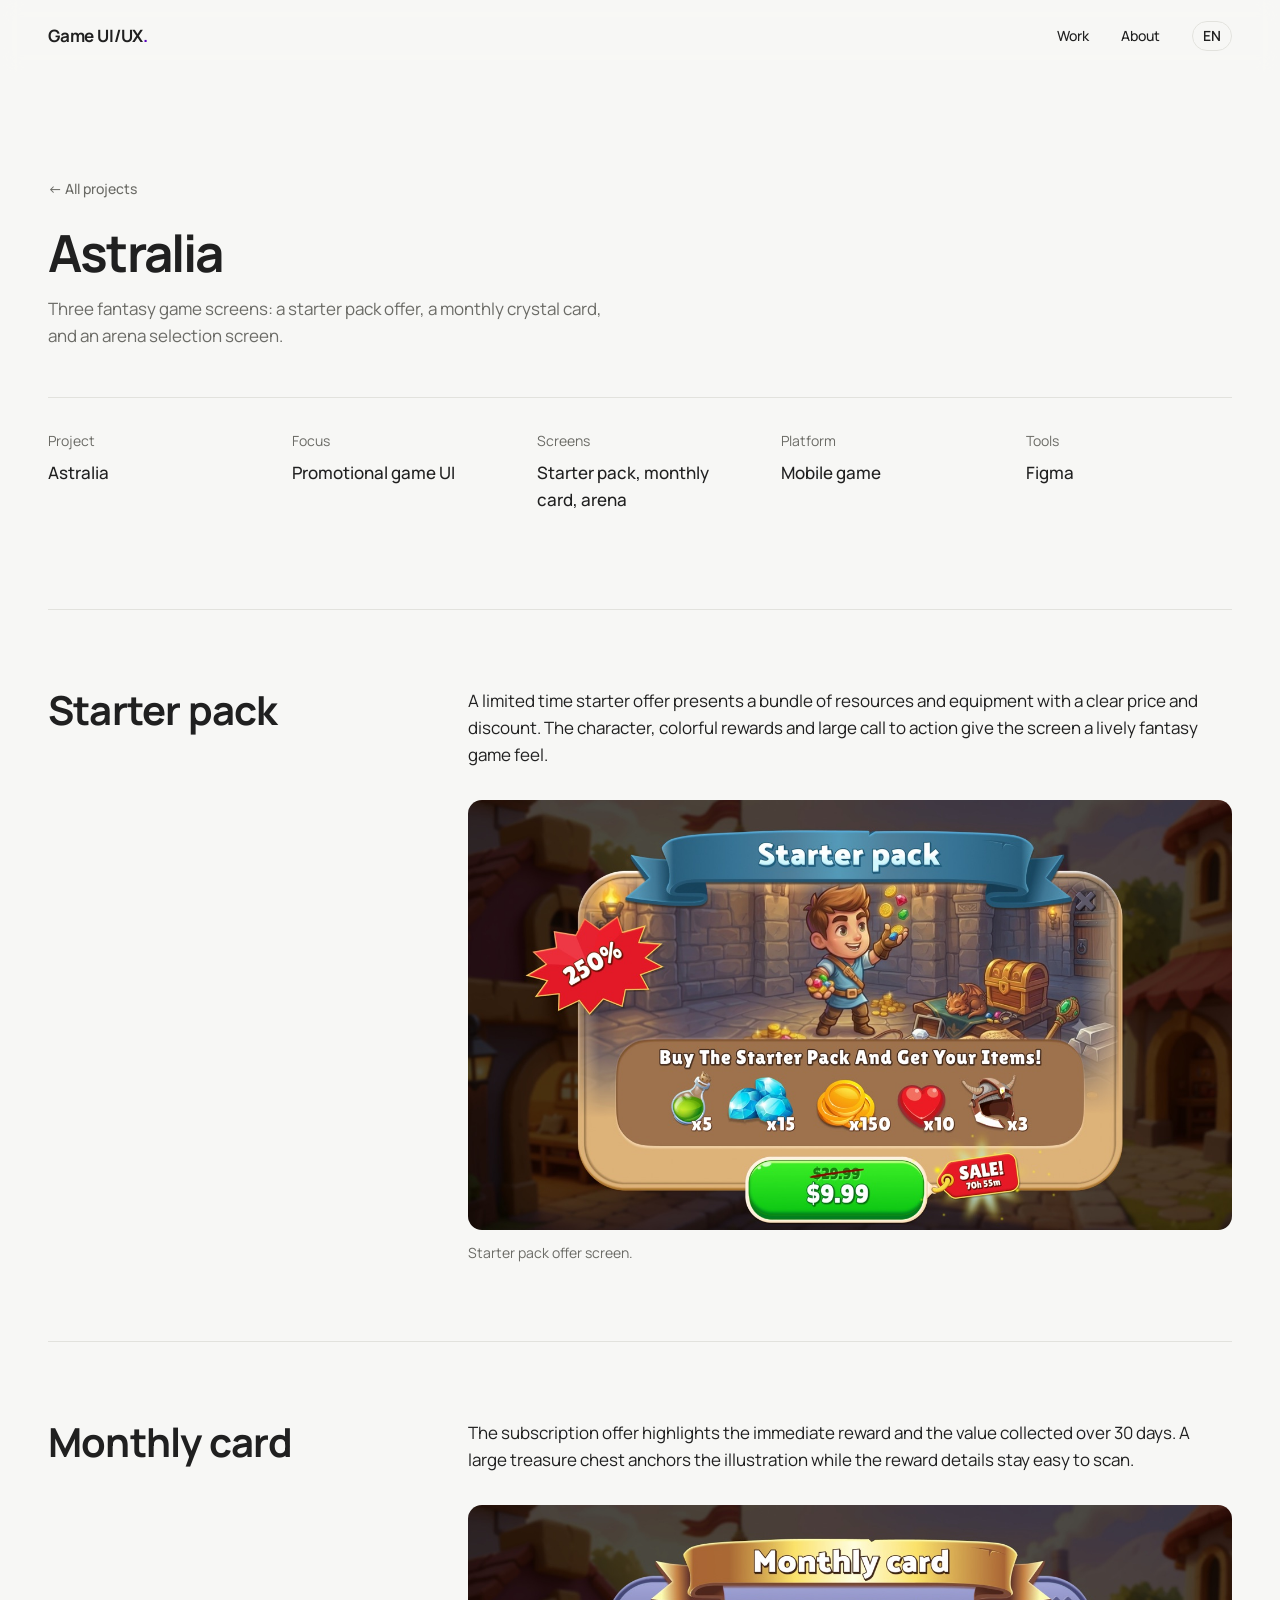
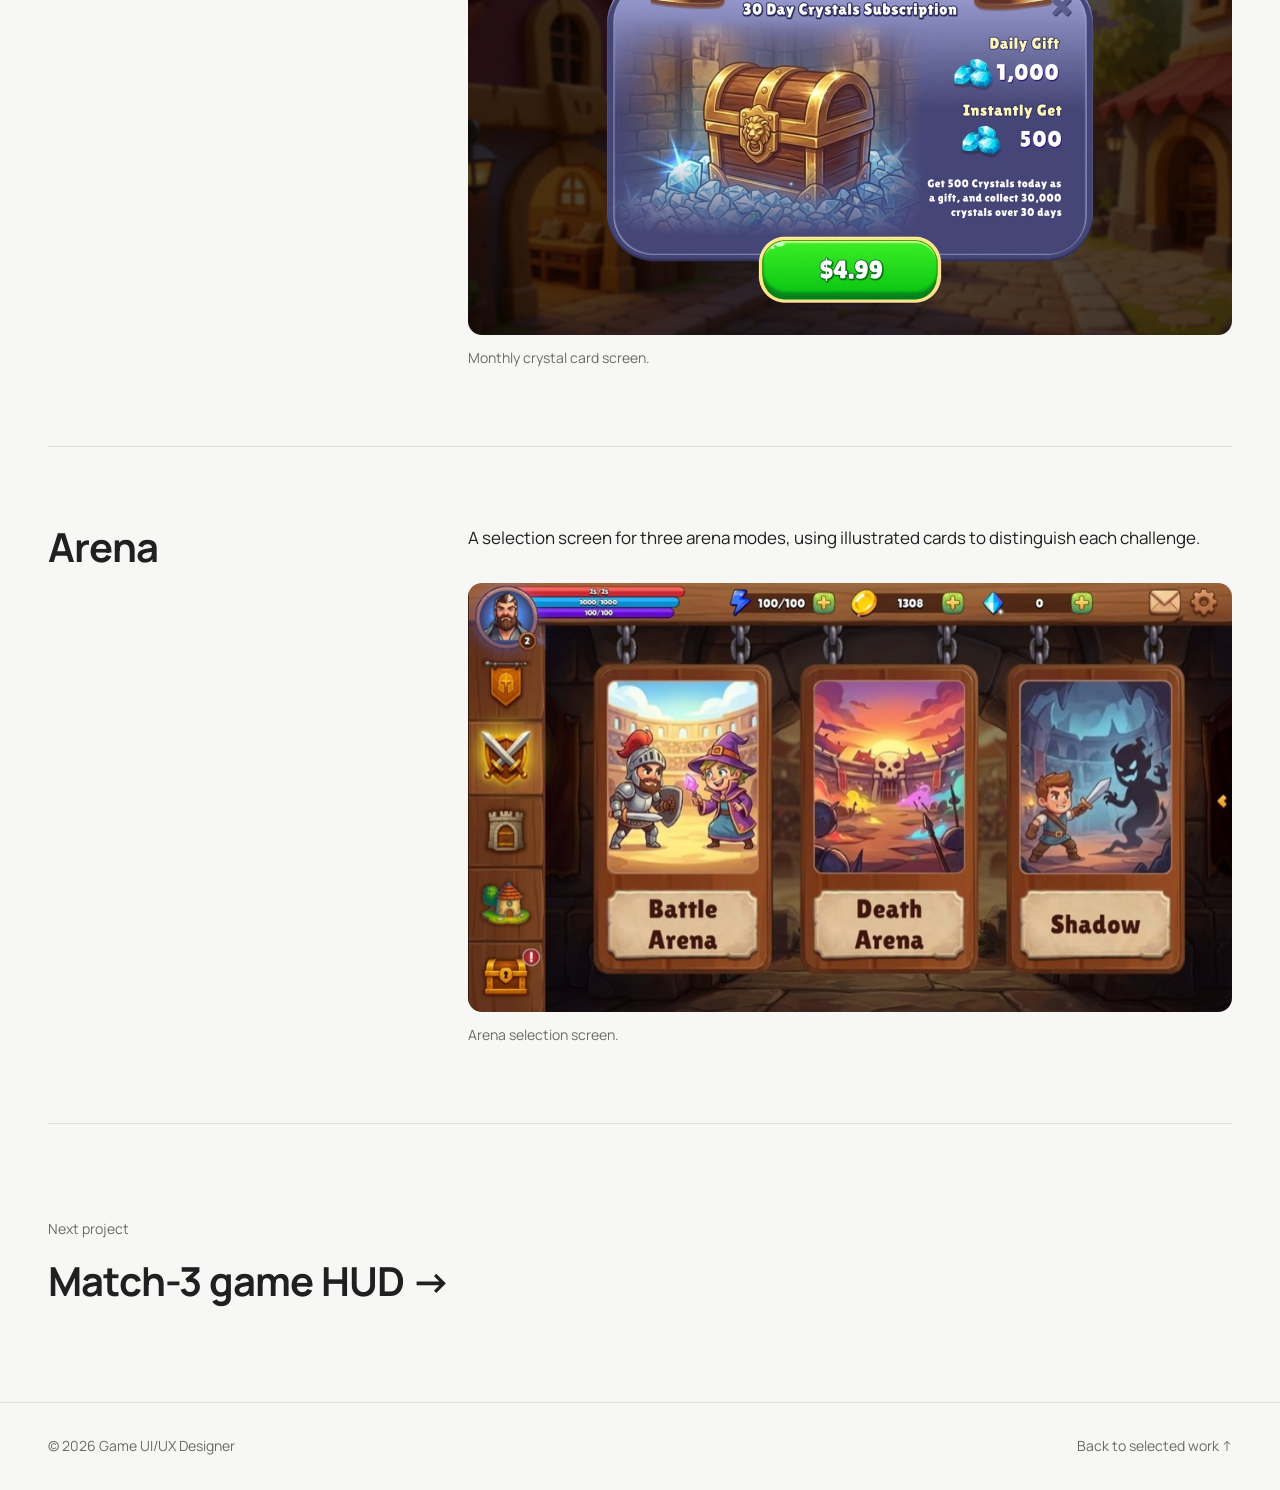
==== commit 4bf3ce54: "Align project details and optimize screen images" ====
--- a/projects/astralia-offers.html
+++ b/projects/astralia-offers.html
@@ -2,7 +2,7 @@
 <html lang="en"><head><meta charset="utf-8"><meta name="viewport" content="width=device-width,initial-scale=1"><meta name="theme-color" content="#f7f7f5"><title>Astralia · Portfolio</title><link rel="preconnect" href="https://fonts.googleapis.com"><link rel="preconnect" href="https://fonts.gstatic.com" crossorigin><link href="https://fonts.googleapis.com/css2?family=Manrope:wght@400;500;600;700&display=swap" rel="stylesheet"><link rel="stylesheet" href="../style.css"></head>
 <body><header class="header"><div class="container header__inner"><a class="logo" href="../">Game UI/UX<span>.</span></a><nav class="nav" aria-label="Main navigation"><a href="../#work">Work</a><a href="../#about">About</a><button class="language-toggle" type="button" aria-label="Переключить язык на русский">RU</button></nav></div></header>
 <main><div class="container"><section class="case-hero"><a class="back" href="../#work">← All projects</a><h1 class="hero__title">Astralia</h1><p class="hero__lead">Three fantasy game screens: a starter pack offer, a monthly crystal card, and an arena selection screen.</p><div class="case-meta astralia-meta"><div><p class="fact__label">Project</p><p class="fact__value">Astralia</p></div><div><p class="fact__label">Focus</p><p class="fact__value">Promotional game UI</p></div><div><p class="fact__label">Screens</p><p class="fact__value">Starter pack, monthly card, arena</p></div><div><p class="fact__label">Platform</p><p class="fact__value">Mobile game</p></div><div><p class="fact__label">Tools</p><p class="fact__value">Figma</p></div></div></section>
-<section class="case-block"><h2>Starter pack</h2><div><p>A limited time starter offer presents a bundle of resources and equipment with a clear price and discount. The character, colorful rewards and large call to action give the screen a lively fantasy game feel.</p><figure class="figure"><img src="../assets/projects/new-project/Astraliaoffers.png" alt="Astralia starter pack offer with character, rewards and purchase button"><figcaption>Starter pack offer screen.</figcaption></figure></div></section>
-<section class="case-block"><h2>Monthly card</h2><div><p>The subscription offer highlights the immediate reward and the value collected over 30 days. A large treasure chest anchors the illustration while the reward details stay easy to scan.</p><figure class="figure"><img src="../assets/projects/new-project/Astraliaoffers2.png" alt="Astralia monthly crystal card offer"><figcaption>Monthly crystal card screen.</figcaption></figure></div></section>
-<section class="case-block"><h2>Arena</h2><div><p>A selection screen for three arena modes, using illustrated cards to distinguish each challenge.</p><figure class="figure"><img src="../assets/projects/new-project/AstraliaArena.jpeg" alt="Astralia arena selection screen with Battle Arena, Death Arena and Shadow modes" loading="lazy"><figcaption>Arena selection screen.</figcaption></figure></div></section>
+<section class="case-block"><h2>Starter pack</h2><div><p>A limited time starter offer presents a bundle of resources and equipment with a clear price and discount. The character, colorful rewards and large call to action give the screen a lively fantasy game feel.</p><figure class="figure"><img src="../assets/projects/new-project/Astraliaoffers-web.jpg" alt="Astralia starter pack offer with character, rewards and purchase button"><figcaption>Starter pack offer screen.</figcaption></figure></div></section>
+<section class="case-block"><h2>Monthly card</h2><div><p>The subscription offer highlights the immediate reward and the value collected over 30 days. A large treasure chest anchors the illustration while the reward details stay easy to scan.</p><figure class="figure"><img src="../assets/projects/new-project/Astraliaoffers2-web.jpg" alt="Astralia monthly crystal card offer"><figcaption>Monthly crystal card screen.</figcaption></figure></div></section>
+<section class="case-block"><h2>Arena</h2><div><p>A selection screen for three arena modes, using illustrated cards to distinguish each challenge.</p><figure class="figure"><img src="../assets/projects/new-project/AstraliaArena-web.jpg" alt="Astralia arena selection screen with Battle Arena, Death Arena and Shadow modes" loading="lazy"><figcaption>Arena selection screen.</figcaption></figure></div></section>
 <a class="next" href="match3-hud.html"><span>Next project</span><strong>Match-3 game HUD →</strong></a></div></main><footer class="footer"><div class="container footer__inner"><span>© 2026 Game UI/UX Designer</span><a href="../#work">Back to selected work ↑</a></div></footer><script src="../i18n.js"></script></body></html>
--- a/style.css
+++ b/style.css
@@ -192,11 +192,10 @@
 .case-hero { padding: clamp(48px, 8vw, 112px) 0 clamp(40px, 5vw, 64px); }
 .case-hero .hero__title { max-width: 20ch; margin-top: 24px; }
 .case-meta {
-  display: grid; grid-template-columns: repeat(4, 1fr); gap: var(--gap);
-  padding: 32px 0; border-top: 1px solid var(--line); border-bottom: 1px solid var(--line);
+  display: grid; grid-template-columns: repeat(5, minmax(0, 1fr)); gap: var(--gap);
+  padding: 32px 0; border-top: 1px solid var(--line);
   margin-top: 48px;
 }
-.astralia-meta, .course-meta, .bubble-meta { grid-template-columns: repeat(5, minmax(0, 1fr)); }
 .case-cover { border-radius: var(--radius); overflow: hidden; margin: 0 0 clamp(40px, 6vw, 80px); }
 .case-block {
   display: grid; grid-template-columns: 1fr 2fr; gap: var(--gap);
